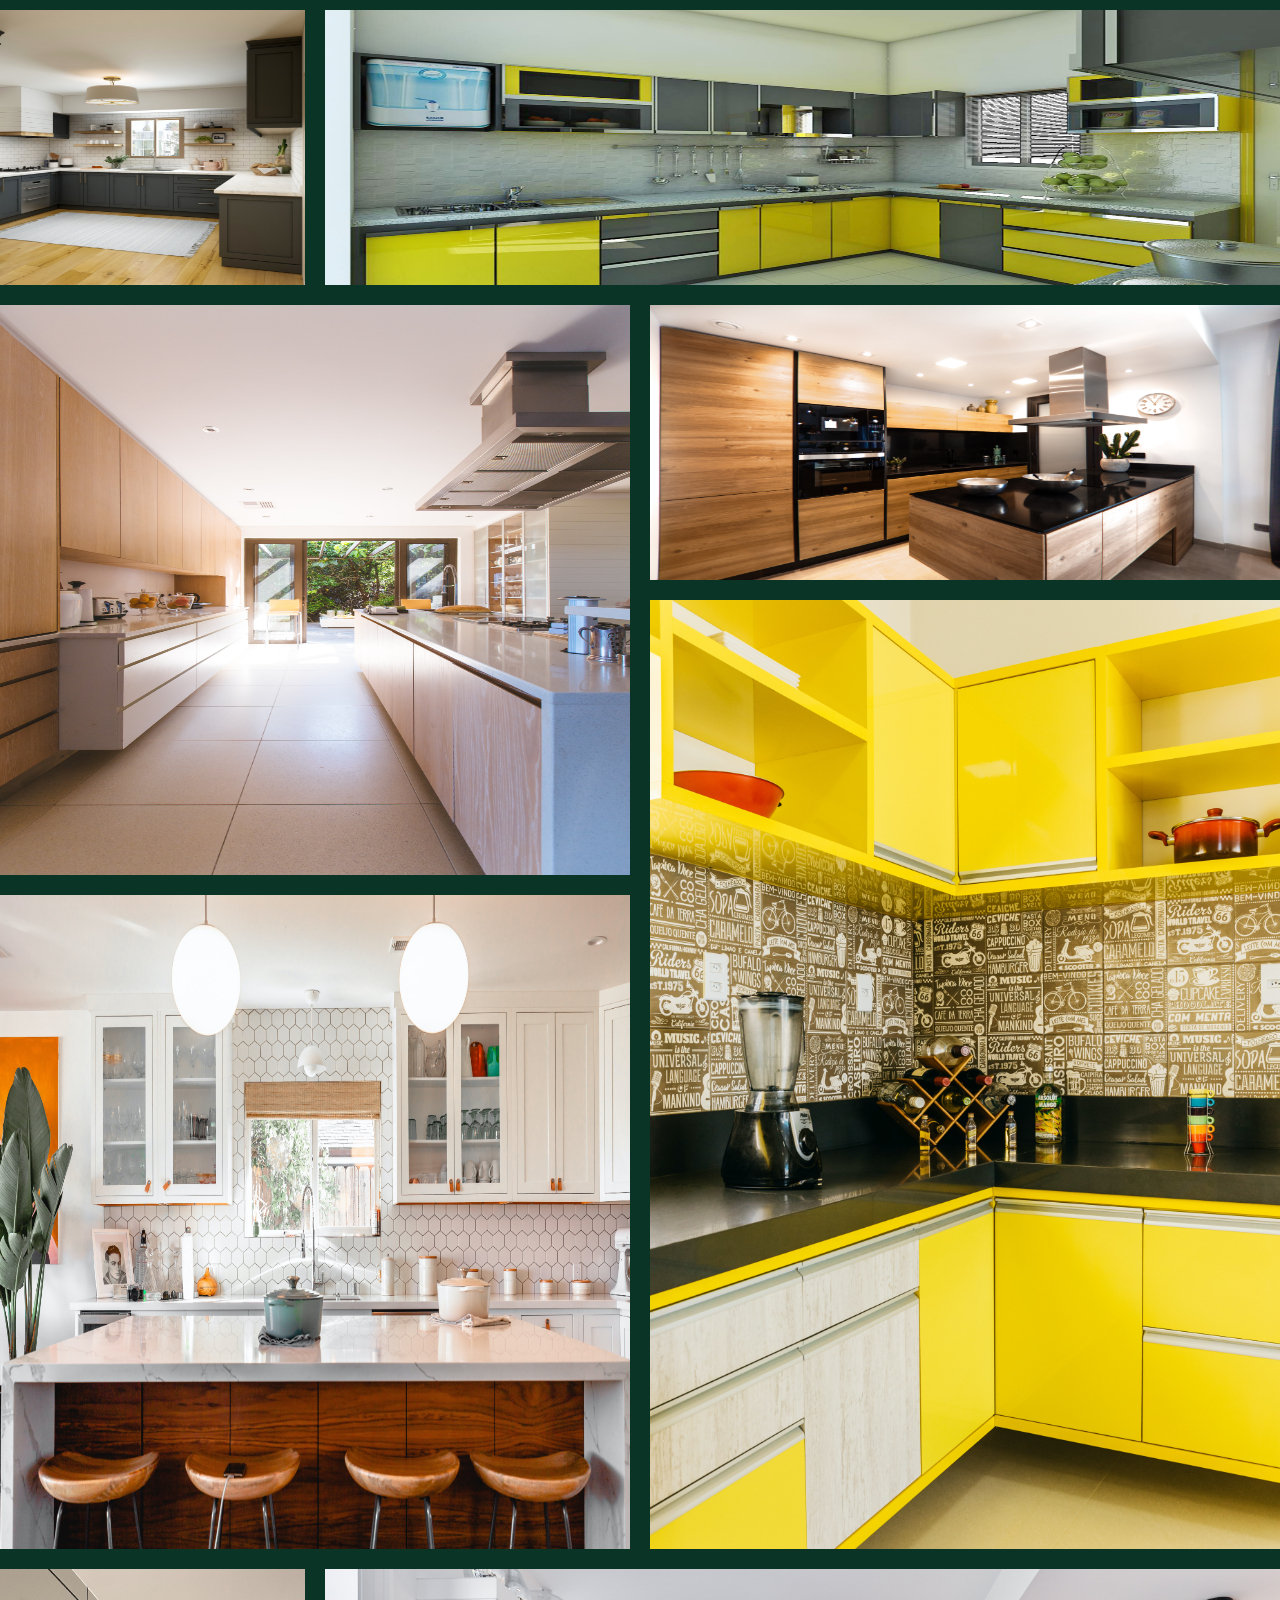
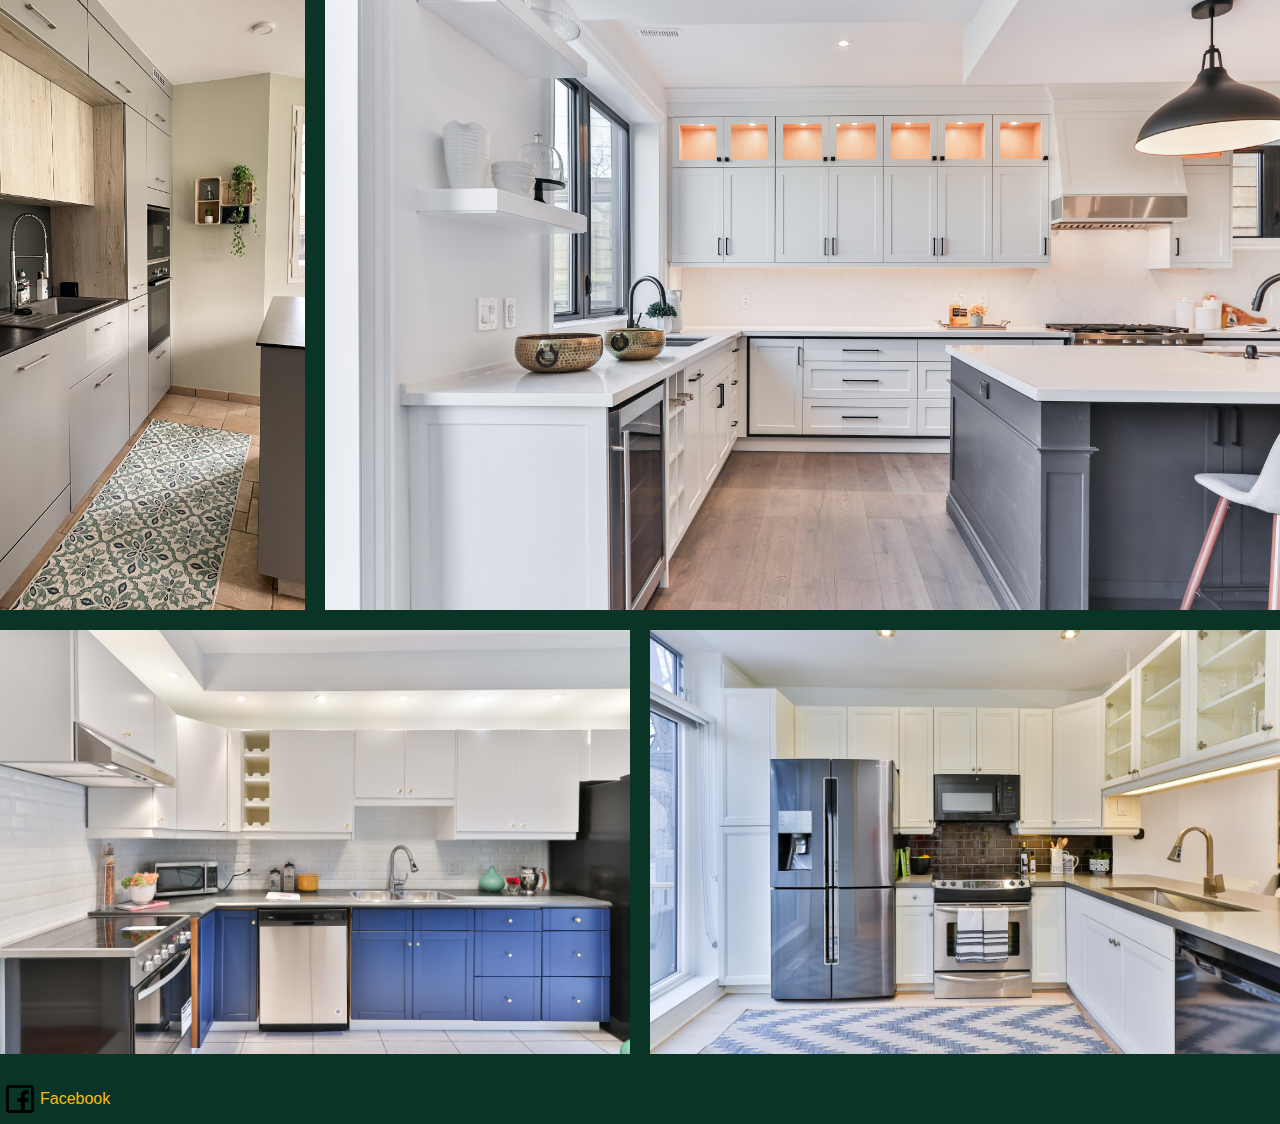
==== topics/gallery.html @ dc46ffa8 "gallery page added" ====
<!DOCTYPE html>
<html lang="en">
  <head>
    <meta charset="UTF-8">
    <meta name="viewport" content="width=device-width, initial-scale=1.0">
    <title>Gallery</title>
    <link rel="shortcut icon" href="../images/G.jpg" type="image/x-icon">
    <link rel="stylesheet" href="../css/styles.css">
  </head>
  <body class="gallery-page">
    <div class="gallery">
      <a href="../images/kit-01.jpg" target="_blank">
        <img src="../images/kit-01.jpg" alt="kit-01" title="kit-01">
      </a>
      <a href="../images/kit-02.jpg" target="_blank">
        <img src="../images/kit-02.jpg" alt="kit-02" title="kit-02">
      </a>
      <a href="../images/kit-03.jpg" target="_blank">
        <img src="../images/kit-03.jpg" alt="kit-03" title="kit-03">
      </a>
      <a href="../images/kit-04.jpg" target="_blank">
        <img src="../images/kit-04.jpg" alt="kit-04" title="kit-04">
      </a>
      <a href="../images/kit-05.jpg" target="_blank">
        <img src="../images/kit-05.jpg" alt="kit-05" title="kit-05">
      </a>
      <a href="../images/kit-06.jpg" target="_blank">
        <img src="../images/kit-06.jpg" alt="kit-06" title="kit-06">
      </a>
      <a href="../images/kit-07.jpg" target="_blank">
        <img src="../images/kit-07.jpg" alt="kit-07" title="kit-07">
      </a>
      <a href="../images/kit-08.jpg" target="_blank">
        <img src="../images/kit-08.jpg" alt="kit-08" title="kit-08">
      </a>
      <a href="../images/kit-09.jpg" target="_blank">
        <img src="../images/kit-09.jpg" alt="kit-09" title="kit-09">
      </a>
      <a href="../images/kit-10.jpg" target="_blank">
        <img src="../images/kit-10.jpg" alt="kit-10" title="kit-10">
      </a>
    </div>
  <footer id="footer" class="foot">
    <div class="foot-div">
      <img src="../images/Facebook_icon.png" alt="fb_icon" width="40px" height="40px" />
      <p>Facebook</p>
    </div>
  </footer>
  </body>
</html>
---- css/styles.css ----
@import "style1.css";
@import "style2.css";
@import "style3.css";
@import "icons.css";


body {
    width: auto;
    margin: 0px;
    padding: 0%;
    font-family: "Lato", sans-serif;
    /* background-color:#093426 ; */
    justify-content: center;
}
.container-all {
    /* width: auto; */
    display: grid;
    grid-template-columns: 20% 80%;
    grid-template-rows: auto 400px 100px auto auto 100px;
    grid-template-areas:
        "nav nav"
        "img img"
        "pan pan"
        "sid man"
        "sec sec"
        "fot fot";
    background-color: #f7edd4;
    /* font-family: 'Alfa Slab One', cursive; */
    margin: 0px;
    padding: 0%;
    justify-items: center;
}

.box {
    display: flex;
    flex-direction: row;
    flex-wrap: nowrap;
    justify-content: center;
    align-items: center;
}

.nav {
    grid-area: nav;
    display: flex;
    flex-flow: row nowrap;
    justify-content: center;
    align-items: center;
    width: 100%;
    height: 40px;
    margin: 0%;
    padding: 0%;
    background-color: #448d76;
    position: -webkit-sticky;
    position: sticky;
    top: 0px;
}

.navlist {
    display: flex;
    width: 90%;
    height: 100%;
    align-items: center;
    justify-content: center;
    color: #9a0794;
    font-size: 20px;
    font-weight: lighter;
}

.navitem {
    margin: 0px 20px;
    color: #fba90a;
}

.nav_link:hover {
    background-color: #9a0794;
    font-weight:600;
    padding: 9px;
    margin: 10px 30px;
    color: #fba90a;
}

.button {
    width: 250px;
    height: 60px;
    font-size: 20px;
    background-color: #0a3409;
    color: #fba90a;
    font-family: "Russo One", sans-serif;
}

.button:hover {
    background-color: #9a0794;
    color: #f7ebd4;
    font-family: "Satisfy", cursive;
}

li {
    color: #9a0794;
}
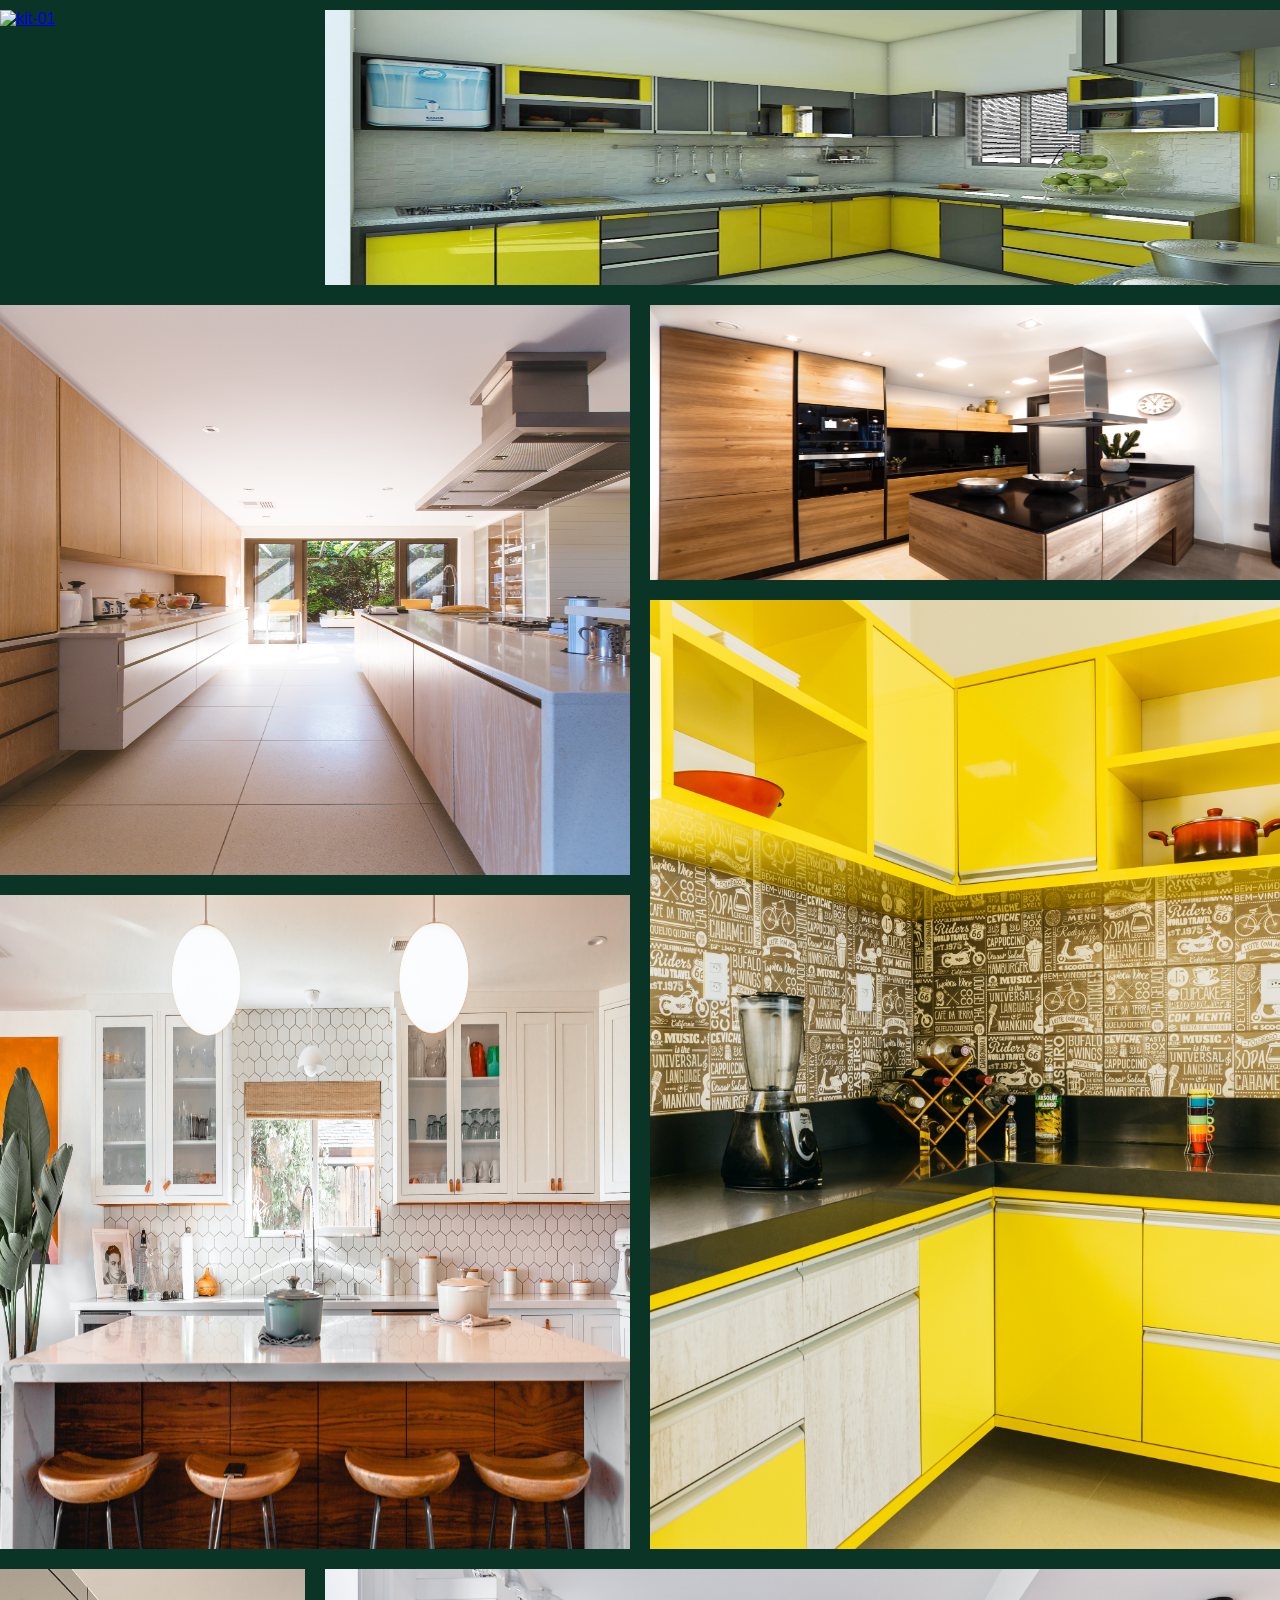
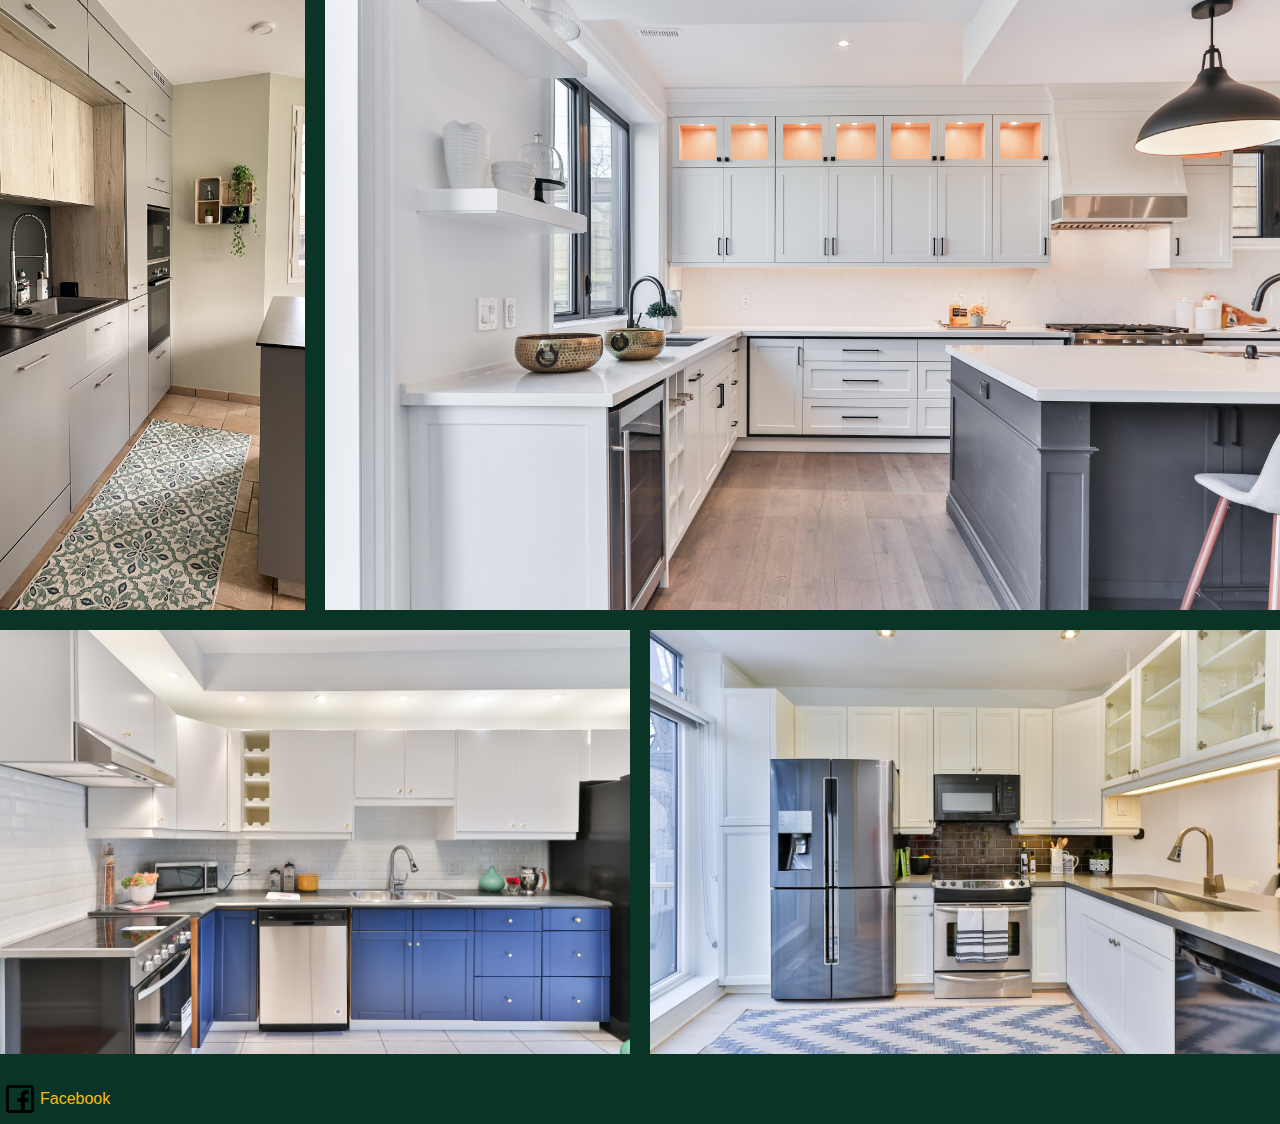
==== commit 86bc7799: "Update gallery.html" ====
--- a/topics/gallery.html
+++ b/topics/gallery.html
@@ -9,8 +9,8 @@
   </head>
   <body class="gallery-page">
     <div class="gallery">
-      <a href="../images/kit-01.jpg" target="_blank">
-        <img src="../images/kit-01.jpg" alt="kit-01" title="kit-01">
+      <a href="../images/01 MY BUSINESS CARD.jpg" target="_blank">
+        <img src="../01 MY BUSINESS CARD.jpg" alt="kit-01" title="kit-01">
       </a>
       <a href="../images/kit-02.jpg" target="_blank">
         <img src="../images/kit-02.jpg" alt="kit-02" title="kit-02">
@@ -47,4 +47,4 @@
     </div>
   </footer>
   </body>
-</html>+</html>
--- a/css/styles.css
+++ b/css/styles.css
@@ -2,7 +2,6 @@
 @import "style2.css";
 @import "style3.css";
 @import "icons.css";
-
 
 body {
     width: auto;
@@ -12,23 +11,36 @@
     /* background-color:#093426 ; */
     justify-content: center;
 }
+
 .container-all {
     /* width: auto; */
-    display: grid;
-    grid-template-columns: 20% 80%;
-    grid-template-rows: auto 400px 100px auto auto 100px;
-    grid-template-areas:
-        "nav nav"
-        "img img"
-        "pan pan"
-        "sid man"
-        "sec sec"
-        "fot fot";
+    display: block;
     background-color: #f7edd4;
     /* font-family: 'Alfa Slab One', cursive; */
     margin: 0px;
     padding: 0%;
     justify-items: center;
+}
+
+@media (min-width: 650px) {
+    .container-all {
+        /* width: auto; */
+        display: grid;
+        grid-template-columns: 20% 80%;
+        grid-template-rows: auto 350px auto auto auto 100px;
+        grid-template-areas:
+            "nav nav"
+            "img img"
+            "pan pan"
+            "sid man"
+            "sec sec"
+            "fot fot";
+        background-color: #f7edd4;
+        /* font-family: 'Alfa Slab One', cursive; */
+        margin: 0px;
+        padding: 0%;
+        justify-items: center;
+    }
 }
 
 .box {
@@ -42,41 +54,117 @@
 .nav {
     grid-area: nav;
     display: flex;
-    flex-flow: row nowrap;
+    /* flex-flow: row wrap; */
     justify-content: center;
     align-items: center;
     width: 100%;
-    height: 40px;
+    height: auto;
     margin: 0%;
     padding: 0%;
     background-color: #448d76;
-    position: -webkit-sticky;
+    /* position: -webkit-sticky;
     position: sticky;
-    top: 0px;
+    top: 0px; */
+}
+
+@media (min-width: 650px) {
+    .nav {
+        grid-area: nav;
+        display: flex;
+        /* flex-flow: row nowrap; */
+        justify-content: center;
+        align-items: center;
+        width: 100%;
+        height: 40px;
+        margin: 0%;
+        padding: 0%;
+        background-color: #448d76;
+        position: -webkit-sticky;
+        position: sticky;
+        top: 0px;
+    }
 }
 
 .navlist {
     display: flex;
     width: 90%;
-    height: 100%;
+    height: auto;
     align-items: center;
     justify-content: center;
+    flex-flow: row wrap;
     color: #9a0794;
     font-size: 20px;
     font-weight: lighter;
+    margin: 10px;
+}
+@media (min-width: 650px) {
+    .navlist {
+        display: flex;
+        width: 90%;
+        height: 100%;
+        align-items: center;
+        justify-content: center;
+        flex-flow: row nowrap;
+        color: #9a0794;
+        font-size: 20px;
+        font-weight: lighter;
+        margin: 10px;
+    }
 }
 
 .navitem {
     margin: 0px 20px;
     color: #fba90a;
+    margin: 10px 15px;
 }
 
 .nav_link:hover {
     background-color: #9a0794;
-    font-weight:600;
+    font-weight: 600;
     padding: 9px;
     margin: 10px 30px;
     color: #fba90a;
+}
+
+.im {
+    grid-area: img;
+    width: 100%;
+    height: 100%;
+    margin: 0%;
+    padding: 0%;
+}
+
+.panel {
+    grid-area: pan;
+    display: flex;
+    flex-flow: column wrap;
+    width: 100%;
+    height: auto;
+    margin: 0px;
+    padding: 0px;
+    justify-content: center;
+    align-items: center;
+    background-color: #448d76;
+}
+
+@media (min-width: 800px) {
+    .panel {
+        grid-area: pan;
+        display: flex;
+        width: 100%;
+        height: 80px;
+        margin: 0px;
+        padding: 0px;
+        justify-content: space-evenly;
+        align-items: center;
+        background-color: #448d76;
+    }
+}
+.subscibe {
+    display: flex;
+    flex-grow: 1;
+    justify-content: center;
+    align-items: center;
 }
 
 .button {
@@ -86,6 +174,7 @@
     background-color: #0a3409;
     color: #fba90a;
     font-family: "Russo One", sans-serif;
+    margin: 10px 0px;
 }
 
 .button:hover {
@@ -96,4 +185,4 @@
 
 li {
     color: #9a0794;
-}+}
